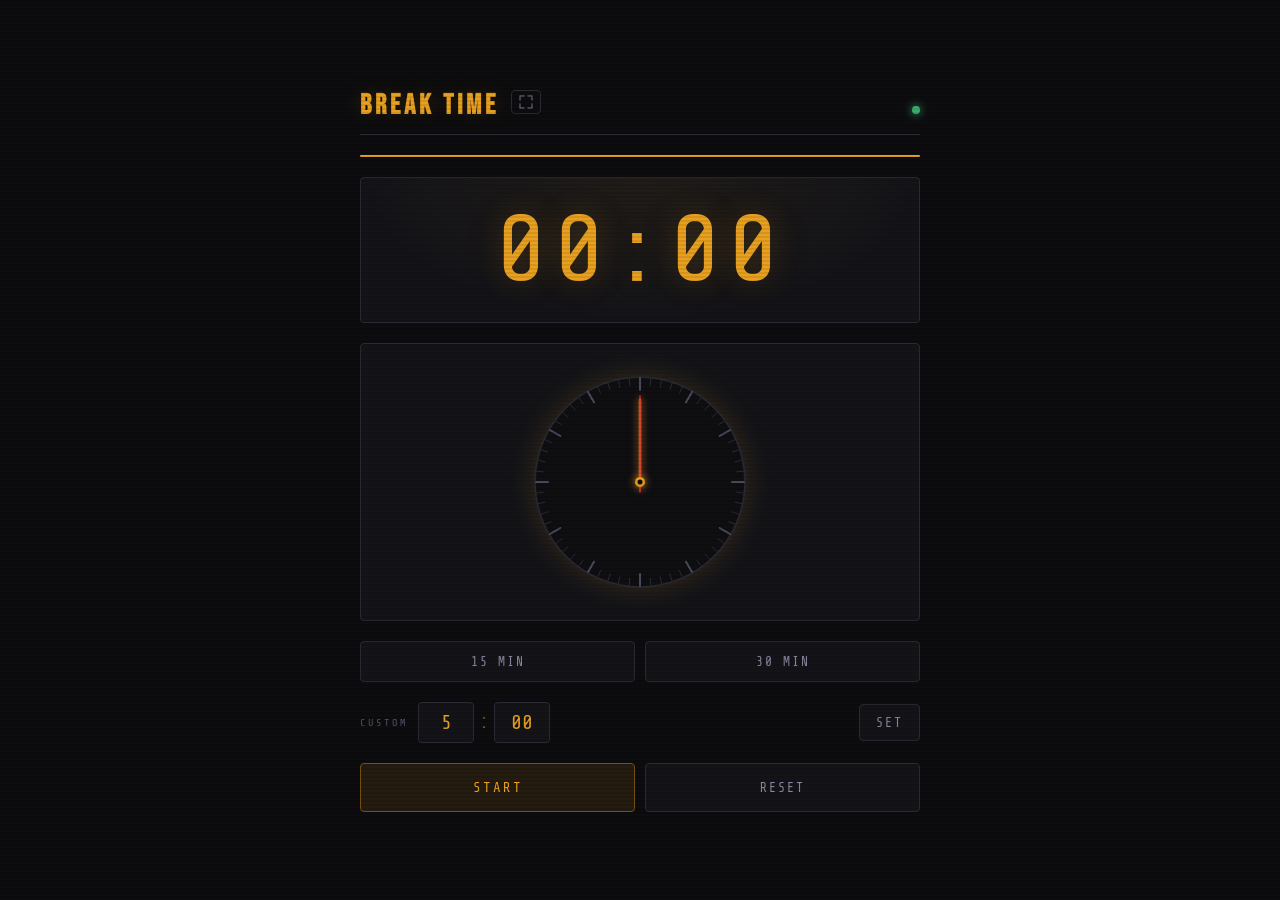
==== index.html @ b163bb83 "Rename app_countdown-timer.html to index.html" ====
<!DOCTYPE html>
<html lang="en">
<head>
<meta charset="UTF-8">
<meta name="viewport" content="width=device-width, initial-scale=1.0">
<title>Countdown Timer</title>
<!--
  _     _         _   _                 _           
 | |__ (_) __ _  | |_| |__   __ _ _ __ | | _____    
 | '_ \| |/ _` | | __| '_ \ / _` | '_ \| |/ / __|   
 | |_) | | (_| | | |_| | | | (_| | | | |   <\__ \   
 |_.__/|_|\__, |  \__|_| |_|\__,_|_| |_|_|\_\___/   
          |___/                                     
 _               _                 _             _ 
| |_ ___     ___| | __ _ _   _  __| | ___   __ _(_)
| __/ _ \   / __| |/ _` | | | |/ _` |/ _ \ / _` | |
| || (_) | | (__| | (_| | |_| | (_| |  __/| (_| | |
 \__\___/   \___|_|\__,_|\__,_|\__,_|\___(_)__,_|_|

-->
<link href="https://fonts.googleapis.com/css2?family=Share+Tech+Mono&family=Bebas+Neue&display=swap" rel="stylesheet">
<style>
  *, *::before, *::after { box-sizing: border-box; margin: 0; padding: 0; }

  :root {
    --bg: #0d0d0f;
    --panel: #141418;
    --border: #2a2a35;
    --amber: #e8a020;
    --amber-dim: #7a5010;
    --amber-glow: rgba(232, 160, 32, 0.18);
    --amber-glow-soft: rgba(232, 160, 32, 0.06);
    --red: #d63030;
    --red-glow: rgba(214, 48, 48, 0.25);
    --green: #3aad6e;
    --text-dim: #555568;
    --text-mid: #8888a0;
    --radius: 4px;
  }

  body {
    background: var(--bg);
    min-height: 100vh;
    display: flex;
    align-items: center;
    justify-content: center;
    font-family: 'Share Tech Mono', monospace;
    color: var(--amber);
    padding: 24px;
  }

  /* Scanline overlay ? intensifies on alarm */
  body::before {
    content: '';
    position: fixed;
    inset: 0;
    background: repeating-linear-gradient(
      0deg,
      transparent,
      transparent 2px,
      rgba(0,0,0,0.08) 2px,
      rgba(0,0,0,0.08) 4px
    );
    pointer-events: none;
    z-index: 999;
  }
  body.alarm::before {
    background: repeating-linear-gradient(
      0deg,
      transparent,
      transparent 2px,
      rgba(0,0,0,0.22) 2px,
      rgba(0,0,0,0.22) 4px
    );
  }

  /* Alarm vignette ? red bleed from edges */
  body::after {
    content: '';
    position: fixed;
    inset: 0;
    pointer-events: none;
    z-index: 998;
  }
  body.alarm::after {
    animation: vignette-pulse 2.4s ease-in-out infinite;
  }
  @keyframes vignette-pulse {
    0%, 100% { background: radial-gradient(ellipse at center, transparent 38%, rgba(160,10,10,0.42) 100%); }
    50%       { background: radial-gradient(ellipse at center, transparent 48%, rgba(160,10,10,0.16) 100%); }
  }

  .container {
    width: 100%;
    max-width: 560px;
    display: flex;
    flex-direction: column;
    gap: 20px;
  }

  /* Header */
  .header {
    display: flex;
    align-items: baseline;
    gap: 12px;
    border-bottom: 1px solid var(--border);
    padding-bottom: 12px;
  }
  .header h1 {
    font-family: 'Bebas Neue', sans-serif;
    font-size: 28px;
    letter-spacing: 4px;
    color: var(--amber);
    text-shadow: 0 0 18px var(--amber-glow);
  }
  .header .status-dot {
    width: 8px; height: 8px;
    border-radius: 50%;
    background: var(--green);
    box-shadow: 0 0 8px var(--green);
    animation: pulse-dot 2s ease-in-out infinite;
    margin-left: auto;
  }
  .header .status-dot.running { background: var(--amber); box-shadow: 0 0 8px var(--amber); }
  .header .status-dot.expired { background: var(--red); box-shadow: 0 0 8px var(--red); animation: blink-dot 0.5s step-end infinite; }
  @keyframes pulse-dot { 0%,100%{opacity:1} 50%{opacity:0.4} }
  @keyframes blink-dot { 0%,100%{opacity:1} 50%{opacity:0} }

  /* Fullscreen button */
  .btn-fullscreen {
    background: none;
    border: 1px solid var(--border);
    border-radius: var(--radius);
    color: var(--text-dim);
    cursor: pointer;
    padding: 4px 7px;
    line-height: 1;
    transition: color 0.15s, border-color 0.15s, box-shadow 0.15s;
    flex-shrink: 0;
  }
  .btn-fullscreen:hover {
    color: var(--amber);
    border-color: var(--amber-dim);
    box-shadow: 0 0 8px var(--amber-glow);
  }
  .btn-fullscreen svg { display: block; }

  /* Digital display */
  .digital {
    background: var(--panel);
    border: 1px solid var(--border);
    border-radius: var(--radius);
    padding: 24px 32px;
    text-align: center;
    position: relative;
    overflow: hidden;
  }
  .digital::after {
    content: '';
    position: absolute;
    inset: 0;
    background: radial-gradient(ellipse at 50% 0%, var(--amber-glow-soft) 0%, transparent 70%);
    pointer-events: none;
  }
  .digital-time {
    font-size: clamp(64px, 16vw, 96px);
    letter-spacing: 6px;
    line-height: 1;
    color: var(--amber);
    text-shadow: 0 0 30px var(--amber-glow), 0 0 60px rgba(232,160,32,0.08);
    font-variant-numeric: tabular-nums;
  }
  .digital-time.expired {
    color: var(--red);
    text-shadow: 0 0 30px var(--red-glow), 0 0 60px rgba(214,48,48,0.12);
    animation: alarm-pulse 2.4s ease-in-out infinite;
  }
  @keyframes alarm-pulse {
    0%, 100% { opacity: 1;    text-shadow: 0 0 40px rgba(214,48,48,0.9), 0 0 80px rgba(214,48,48,0.3); }
    50%       { opacity: 0.7; text-shadow: 0 0 20px rgba(214,48,48,0.4), 0 0 40px rgba(214,48,48,0.1); }
  }
  .digital-label {
    font-size: 10px;
    letter-spacing: 5px;
    color: var(--text-dim);
    margin-top: 8px;
    text-transform: uppercase;
  }
  /* Ghost digits behind */
  .digital-ghost {
    position: absolute;
    inset: 0;
    display: flex;
    align-items: center;
    justify-content: center;
    font-size: clamp(64px, 16vw, 96px);
    letter-spacing: 6px;
    color: rgba(232,160,32,0.04);
    pointer-events: none;
    z-index: 0;
  }
  .digital > * { position: relative; z-index: 1; }

  /* Analog clock */
  .analog-wrap {
    display: flex;
    justify-content: center;
    background: var(--panel);
    border: 1px solid var(--border);
    border-radius: var(--radius);
    padding: 28px;
  }
  .clock-face {
    position: relative;
    width: 220px;
    height: 220px;
  }
  .clock-face svg {
    width: 100%; height: 100%;
    overflow: visible;
    filter: drop-shadow(0 0 12px var(--amber-glow));
  }

  /* Presets row */
  .presets {
    display: grid;
    grid-template-columns: 1fr 1fr;
    gap: 10px;
  }
  .btn {
    background: var(--panel);
    border: 1px solid var(--border);
    border-radius: var(--radius);
    color: var(--text-mid);
    font-family: 'Share Tech Mono', monospace;
    font-size: 13px;
    letter-spacing: 2px;
    padding: 12px;
    cursor: pointer;
    transition: color 0.15s, border-color 0.15s, box-shadow 0.15s, background 0.15s;
    text-transform: uppercase;
  }
  .btn:hover {
    color: var(--amber);
    border-color: var(--amber-dim);
    box-shadow: 0 0 10px var(--amber-glow);
  }
  .btn:active { background: rgba(232,160,32,0.08); }
  .btn.active {
    color: var(--amber);
    border-color: var(--amber);
    box-shadow: 0 0 12px var(--amber-glow);
  }

  /* Custom input */
  .custom-row {
    display: flex;
    gap: 10px;
    align-items: center;
  }
  .custom-row label {
    font-size: 10px;
    letter-spacing: 3px;
    color: var(--text-dim);
    text-transform: uppercase;
    white-space: nowrap;
    flex-shrink: 0;
  }
  .time-inputs {
    display: flex;
    align-items: center;
    gap: 4px;
    flex: 1;
  }
  .time-inputs input {
    background: var(--panel);
    border: 1px solid var(--border);
    border-radius: var(--radius);
    color: var(--amber);
    font-family: 'Share Tech Mono', monospace;
    font-size: 20px;
    text-align: center;
    width: 56px;
    padding: 8px 4px;
    outline: none;
    transition: border-color 0.15s, box-shadow 0.15s;
    -moz-appearance: textfield;
  }
  .time-inputs input::-webkit-outer-spin-button,
  .time-inputs input::-webkit-inner-spin-button { -webkit-appearance: none; }
  .time-inputs input:focus {
    border-color: var(--amber-dim);
    box-shadow: 0 0 8px var(--amber-glow);
  }
  .time-inputs .sep {
    color: var(--amber-dim);
    font-size: 22px;
    line-height: 1;
    padding-bottom: 2px;
  }
  .btn-set {
    flex-shrink: 0;
    padding: 10px 16px;
  }

  /* Controls */
  .controls {
    display: grid;
    grid-template-columns: 1fr 1fr;
    gap: 10px;
  }
  .btn-primary {
    background: rgba(232,160,32,0.1);
    border-color: var(--amber-dim);
    color: var(--amber);
    font-size: 14px;
    padding: 16px;
  }
  .btn-primary:hover {
    background: rgba(232,160,32,0.18);
    box-shadow: 0 0 16px var(--amber-glow);
    border-color: var(--amber);
  }
  .btn-reset {
    color: var(--text-mid);
  }
  .btn-reset:hover { color: var(--red); border-color: var(--red); box-shadow: 0 0 10px var(--red-glow); }

  /* Alarm state ? panels and clock */
  body.alarm .digital {
    border-color: rgba(214,48,48,0.5);
    animation: panel-pulse 2.4s ease-in-out infinite;
  }
  body.alarm .analog-wrap {
    border-color: rgba(214,48,48,0.4);
    animation: panel-pulse 2.4s ease-in-out infinite;
  }
  body.alarm .clock-face svg {
    filter: drop-shadow(0 0 16px rgba(214,48,48,0.5));
    animation: clock-pulse 2.4s ease-in-out infinite;
  }
  @keyframes panel-pulse {
    0%, 100% { box-shadow: 0 0 18px rgba(214,48,48,0.2) inset; }
    50%       { box-shadow: 0 0 4px rgba(214,48,48,0.05) inset; }
  }
  @keyframes clock-pulse {
    0%, 100% { filter: drop-shadow(0 0 18px rgba(214,48,48,0.55)); }
    50%       { filter: drop-shadow(0 0 6px rgba(214,48,48,0.2)); }
  }

  /* Progress bar */
  .progress-wrap {
    height: 2px;
    background: var(--border);
    border-radius: 1px;
    overflow: hidden;
  }
  .progress-bar {
    height: 100%;
    background: var(--amber);
    box-shadow: 0 0 6px var(--amber);
    transition: width 0.5s linear, background 0.3s;
    width: 100%;
  }
  .progress-bar.expired { background: var(--red); box-shadow: 0 0 6px var(--red); }
</style>
</head>
<body>
<div class="container">

  <div class="header">
    <h1>BREAK TIME</h1>
    <button class="btn-fullscreen" id="btnFullscreen" onclick="toggleFullscreen()" title="Toggle fullscreen">
      <!-- expand icon (shown when not fullscreen) -->
      <svg id="iconExpand" width="14" height="14" viewBox="0 0 14 14" fill="none" xmlns="http://www.w3.org/2000/svg">
        <path d="M1 5V1H5M9 1H13V5M13 9V13H9M5 13H1V9" stroke="currentColor" stroke-width="1.5" stroke-linecap="round" stroke-linejoin="round"/>
      </svg>
      <!-- compress icon (shown when fullscreen) -->
      <svg id="iconCompress" width="14" height="14" viewBox="0 0 14 14" fill="none" xmlns="http://www.w3.org/2000/svg" style="display:none">
        <path d="M5 1V5H1M9 5H13M9 13V9H13M1 9H5" stroke="currentColor" stroke-width="1.5" stroke-linecap="round" stroke-linejoin="round"/>
      </svg>
    </button>
    <span id="statusDot" class="status-dot"></span>
  </div>

  <div class="progress-wrap">
    <div class="progress-bar" id="progressBar"></div>
  </div>

  <div class="digital">
<!--    <div class="digital-ghost">00:00</div>  -->
    <div class="digital-time" id="digitalTime">00:00</div>
<!--    <div class="digital-label">MIN &nbsp; SEC</div>  -->
  </div>

  <div class="analog-wrap">
    <div class="clock-face">
      <svg id="clockSvg" viewBox="0 0 220 220" xmlns="http://www.w3.org/2000/svg">
        <!-- Outer ring -->
        <circle cx="110" cy="110" r="105" fill="none" stroke="#2a2a35" stroke-width="1.5"/>
        <!-- Subtle fill -->
        <circle cx="110" cy="110" r="104" fill="#0f0f12"/>

        <!-- Tick marks -->
        <g id="ticks"></g>

        <!-- Sweep arc (counterclockwise) -->
        <circle id="sweepArc"
          cx="110" cy="110" r="88"
          fill="none"
          stroke="#e8a020"
          stroke-width="2"
          stroke-opacity="0.18"
          stroke-dasharray="553"
          stroke-dashoffset="0"
          transform="rotate(-90 110 110)"
        />

        <!-- Center glow -->
        <circle cx="110" cy="110" r="3" fill="#e8a020" opacity="0.6"/>

        <!-- Minute hand -->
        <line id="minuteHand"
          x1="110" y1="110"
          x2="110" y2="28"
          stroke="#e8a020"
          stroke-width="2.5"
          stroke-linecap="round"
          style="filter: drop-shadow(0 0 4px rgba(232,160,32,0.6))"
        />

        <!-- Second hand -->
        <line id="secondHand"
          x1="110" y1="120"
          x2="110" y2="24"
          stroke="#d63030"
          stroke-width="1.5"
          stroke-linecap="round"
          style="filter: drop-shadow(0 0 3px rgba(214,48,48,0.8))"
        />

        <!-- Center cap -->
        <circle cx="110" cy="110" r="5" fill="#e8a020" style="filter: drop-shadow(0 0 4px rgba(232,160,32,0.8))"/>
        <circle cx="110" cy="110" r="2.5" fill="#0d0d0f"/>
      </svg>
    </div>
  </div>

  <div class="presets">
    <button class="btn" id="preset15" onclick="applyPreset(15)">15 MIN</button>
    <button class="btn" id="preset30" onclick="applyPreset(30)">30 MIN</button>
  </div>

  <div class="custom-row">
    <label>Custom</label>
    <div class="time-inputs">
      <input type="number" id="inputMin" min="0" max="99" placeholder="MM" value="5">
      <span class="sep">:</span>
      <input type="number" id="inputSec" min="0" max="59" placeholder="SS" value="00">
    </div>
    <button class="btn btn-set" onclick="applyCustom()">SET</button>
  </div>

  <div class="controls">
    <button class="btn btn-primary" id="btnStartPause" onclick="toggleStartPause()">START</button>
    <button class="btn btn-reset" onclick="resetTimer()">RESET</button>
  </div>

</div>

<script>
// --- State -------------------------------------------------------------------
let totalSeconds = 0;
let remainingSeconds = 0;
let initialSeconds = 0;
let running = false;
let interval = null;
let expired = false;

// --- Tick marks --------------------------------------------------------------
(function buildTicks() {
  const g = document.getElementById('ticks');
  for (let i = 0; i < 60; i++) {
    const angle = (i / 60) * 2 * Math.PI - Math.PI / 2;
    const isMajor = i % 5 === 0;
    const inner = isMajor ? 92 : 97;
    const outer = 104;
    const x1 = 110 + inner * Math.cos(angle);
    const y1 = 110 + inner * Math.sin(angle);
    const x2 = 110 + outer * Math.cos(angle);
    const y2 = 110 + outer * Math.sin(angle);
    const line = document.createElementNS('http://www.w3.org/2000/svg', 'line');
    line.setAttribute('x1', x1); line.setAttribute('y1', y1);
    line.setAttribute('x2', x2); line.setAttribute('y2', y2);
    line.setAttribute('stroke', isMajor ? '#4a4a60' : '#2a2a38');
    line.setAttribute('stroke-width', isMajor ? '2' : '1');
    line.setAttribute('stroke-linecap', 'round');
    g.appendChild(line);
  }
})();

// --- Rotate hand (counterclockwise) -----------------------------------------
// A full 60-minute timer: minute hand sweeps 360? counterclockwise over 60 min
// Seconds hand: 360? counterclockwise per 60 seconds
function setHandAngle(el, fractionOfFull) {
  // fractionOfFull: 0 ? 12 o'clock, 0.25 ? 3 o'clock, 0.5 ? 6, 0.75 ? 9
  // Positive rotation = clockwise placement; as fraction decreases each tick, hand sweeps CCW
  const deg = fractionOfFull * 360;
  el.setAttribute('transform', `rotate(${deg} 110 110)`);
}

function updateHands(rem, total) {
  const minuteEl = document.getElementById('minuteHand');
  const secondEl = document.getElementById('secondHand');

  // Minute hand: position is based on remaining seconds mapped to the clock face
  // 3600s = full revolution. So 15min (900s) starts at 3 o'clock, 30min at 6, etc.
  // Hand points to the remaining-minutes position and sweeps CCW toward 12.
  const minuteFraction = rem / 3600;
  setHandAngle(minuteEl, minuteFraction); // fraction of clock face = hand position CCW from 12

  // Seconds hand: points to remaining seconds on clock face, sweeps CCW to 12
  const secsInMinute = rem % 60;
  const secFraction = secsInMinute / 60;
  setHandAngle(secondEl, secFraction);

  // Sweep arc: circumference = 2p*88 ? 552.9
  const circ = 2 * Math.PI * 88;
  const arc = document.getElementById('sweepArc');
  const fraction = total > 0 ? rem / total : 0;
  arc.setAttribute('stroke-dasharray', circ.toFixed(1));
  arc.setAttribute('stroke-dashoffset', (circ * (1 - fraction)).toFixed(1));
}

// --- Display -----------------------------------------------------------------
function formatTime(s) {
  const m = Math.floor(s / 60);
  const sec = s % 60;
  return `${String(m).padStart(2,'0')}:${String(sec).padStart(2,'0')}`;
}

function render() {
  const dt = document.getElementById('digitalTime');
  const dot = document.getElementById('statusDot');
  const bar = document.getElementById('progressBar');
  const btn = document.getElementById('btnStartPause');

  dt.textContent = formatTime(remainingSeconds);

  // Expired state
  if (expired) {
    document.body.classList.add('alarm');
    dt.className = 'digital-time expired';
    dot.className = 'status-dot expired';
    bar.className = 'progress-bar expired';
    bar.style.width = '100%';
    btn.textContent = 'START';
    // SVG elements go red
    document.getElementById('minuteHand').setAttribute('stroke', '#d63030');
    document.getElementById('minuteHand').style.filter = 'drop-shadow(0 0 6px rgba(214,48,48,0.8))';
    document.getElementById('sweepArc').setAttribute('stroke', '#d63030');
    document.getElementById('sweepArc').setAttribute('stroke-opacity', '0.35');
  } else {
    document.body.classList.remove('alarm');
    dt.className = 'digital-time';
    dot.className = running ? 'status-dot running' : 'status-dot';
    bar.className = 'progress-bar';
    const pct = initialSeconds > 0 ? (remainingSeconds / initialSeconds) * 100 : 100;
    bar.style.width = pct + '%';
    btn.textContent = running ? 'PAUSE' : 'START';
    // SVG elements back to amber
    document.getElementById('minuteHand').setAttribute('stroke', '#e8a020');
    document.getElementById('minuteHand').style.filter = 'drop-shadow(0 0 4px rgba(232,160,32,0.6))';
    document.getElementById('sweepArc').setAttribute('stroke', '#e8a020');
    document.getElementById('sweepArc').setAttribute('stroke-opacity', '0.18');
  }

  updateHands(remainingSeconds, initialSeconds);
}

// --- Timer logic -------------------------------------------------------------
function tick() {
  if (remainingSeconds <= 0) {
    remainingSeconds = 0;
    running = false;
    expired = true;
    clearInterval(interval);
    interval = null;
    render();
    return;
  }
  remainingSeconds--;
  render();
}

function toggleStartPause() {
  if (expired) {
    // Re-start from initial
    remainingSeconds = initialSeconds;
    expired = false;
  }
  if (initialSeconds === 0 && remainingSeconds === 0) return;

  if (running) {
    running = false;
    clearInterval(interval);
    interval = null;
  } else {
    running = true;
    interval = setInterval(tick, 1000);
  }
  render();
}

function resetTimer() {
  running = false;
  expired = false;
  clearInterval(interval);
  interval = null;
  remainingSeconds = initialSeconds;
  render();
}

function setTimer(seconds) {
  running = false;
  expired = false;
  clearInterval(interval);
  interval = null;
  initialSeconds = seconds;
  remainingSeconds = seconds;
  // Clear active preset highlights
  document.getElementById('preset15').classList.remove('active');
  document.getElementById('preset30').classList.remove('active');
  render();
}

function applyPreset(minutes) {
  setTimer(minutes * 60);
  document.getElementById('inputMin').value = minutes;
  document.getElementById('inputSec').value = '00';
  if (minutes === 15) {
    document.getElementById('preset15').classList.add('active');
    document.getElementById('preset30').classList.remove('active');
  } else {
    document.getElementById('preset30').classList.add('active');
    document.getElementById('preset15').classList.remove('active');
  }
}

function applyCustom() {
  let m = parseInt(document.getElementById('inputMin').value) || 0;
  let s = parseInt(document.getElementById('inputSec').value) || 0;
  m = Math.max(0, Math.min(99, m));
  s = Math.max(0, Math.min(59, s));
  document.getElementById('preset15').classList.remove('active');
  document.getElementById('preset30').classList.remove('active');
  setTimer(m * 60 + s);
}

// Clamp input values on change
document.getElementById('inputMin').addEventListener('change', function() {
  this.value = Math.max(0, Math.min(99, parseInt(this.value)||0));
});
document.getElementById('inputSec').addEventListener('change', function() {
  this.value = Math.max(0, Math.min(59, parseInt(this.value)||0));
});

// --- Fullscreen --------------------------------------------------------------
function toggleFullscreen() {
  const expand   = document.getElementById('iconExpand');
  const compress = document.getElementById('iconCompress');
  if (!document.fullscreenElement && !document.webkitFullscreenElement) {
    const el = document.documentElement;
    if (el.requestFullscreen)       el.requestFullscreen();
    else if (el.webkitRequestFullscreen) el.webkitRequestFullscreen(); // Safari/iOS
  } else {
    if (document.exitFullscreen)       document.exitFullscreen();
    else if (document.webkitExitFullscreen) document.webkitExitFullscreen();
  }
}

function updateFullscreenIcon() {
  const isFS = !!(document.fullscreenElement || document.webkitFullscreenElement);
  document.getElementById('iconExpand').style.display   = isFS ? 'none'  : 'block';
  document.getElementById('iconCompress').style.display = isFS ? 'block' : 'none';
}

document.addEventListener('fullscreenchange',       updateFullscreenIcon);
document.addEventListener('webkitfullscreenchange', updateFullscreenIcon);

// --- Init ---------------------------------------------------------------------
setTimer(0);
render();
</script>
</body>
</html>
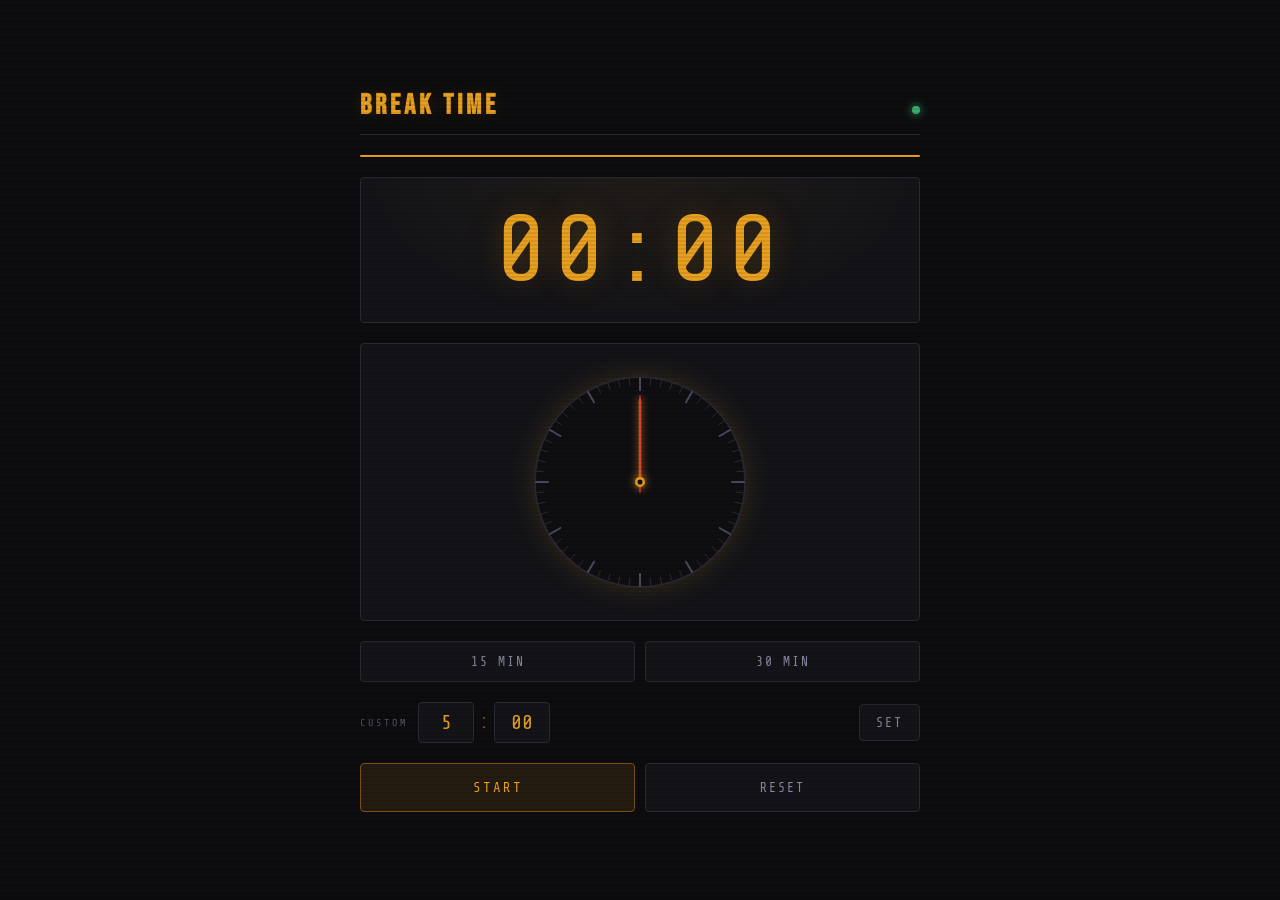
==== commit 7edfe8e6: "Update index.html Comment out full screen button for mobile" ====
--- a/index.html
+++ b/index.html
@@ -3,6 +3,7 @@
 <head>
 <meta charset="UTF-8">
 <meta name="viewport" content="width=device-width, initial-scale=1.0">
+<meta name="theme-color" content="#0d0d0f">
 <title>Countdown Timer</title>
 <!--
   _     _         _   _                 _           
@@ -19,6 +20,7 @@
 
 -->
 <link href="https://fonts.googleapis.com/css2?family=Share+Tech+Mono&family=Bebas+Neue&display=swap" rel="stylesheet">
+<link rel="manifest" href="manifest.json">
 <style>
   *, *::before, *::after { box-sizing: border-box; margin: 0; padding: 0; }
 
@@ -370,16 +372,18 @@
 
   <div class="header">
     <h1>BREAK TIME</h1>
+    <!--
     <button class="btn-fullscreen" id="btnFullscreen" onclick="toggleFullscreen()" title="Toggle fullscreen">
-      <!-- expand icon (shown when not fullscreen) -->
+      <!-- expand icon (shown when not fullscreen) 
       <svg id="iconExpand" width="14" height="14" viewBox="0 0 14 14" fill="none" xmlns="http://www.w3.org/2000/svg">
         <path d="M1 5V1H5M9 1H13V5M13 9V13H9M5 13H1V9" stroke="currentColor" stroke-width="1.5" stroke-linecap="round" stroke-linejoin="round"/>
       </svg>
-      <!-- compress icon (shown when fullscreen) -->
+      <!-- compress icon (shown when fullscreen) 
       <svg id="iconCompress" width="14" height="14" viewBox="0 0 14 14" fill="none" xmlns="http://www.w3.org/2000/svg" style="display:none">
         <path d="M5 1V5H1M9 5H13M9 13V9H13M1 9H5" stroke="currentColor" stroke-width="1.5" stroke-linecap="round" stroke-linejoin="round"/>
       </svg>
     </button>
+    -->
     <span id="statusDot" class="status-dot"></span>
   </div>
 
@@ -691,6 +695,14 @@
 // --- Init ---------------------------------------------------------------------
 setTimer(0);
 render();
+
+// Register the service worker
+if ("serviceWorker" in navigator) {
+  window.addEventListener("load", () => {
+    navigator.serviceWorker.register("./service-worker.js");
+  });
+}
+  
 </script>
 </body>
 </html>
